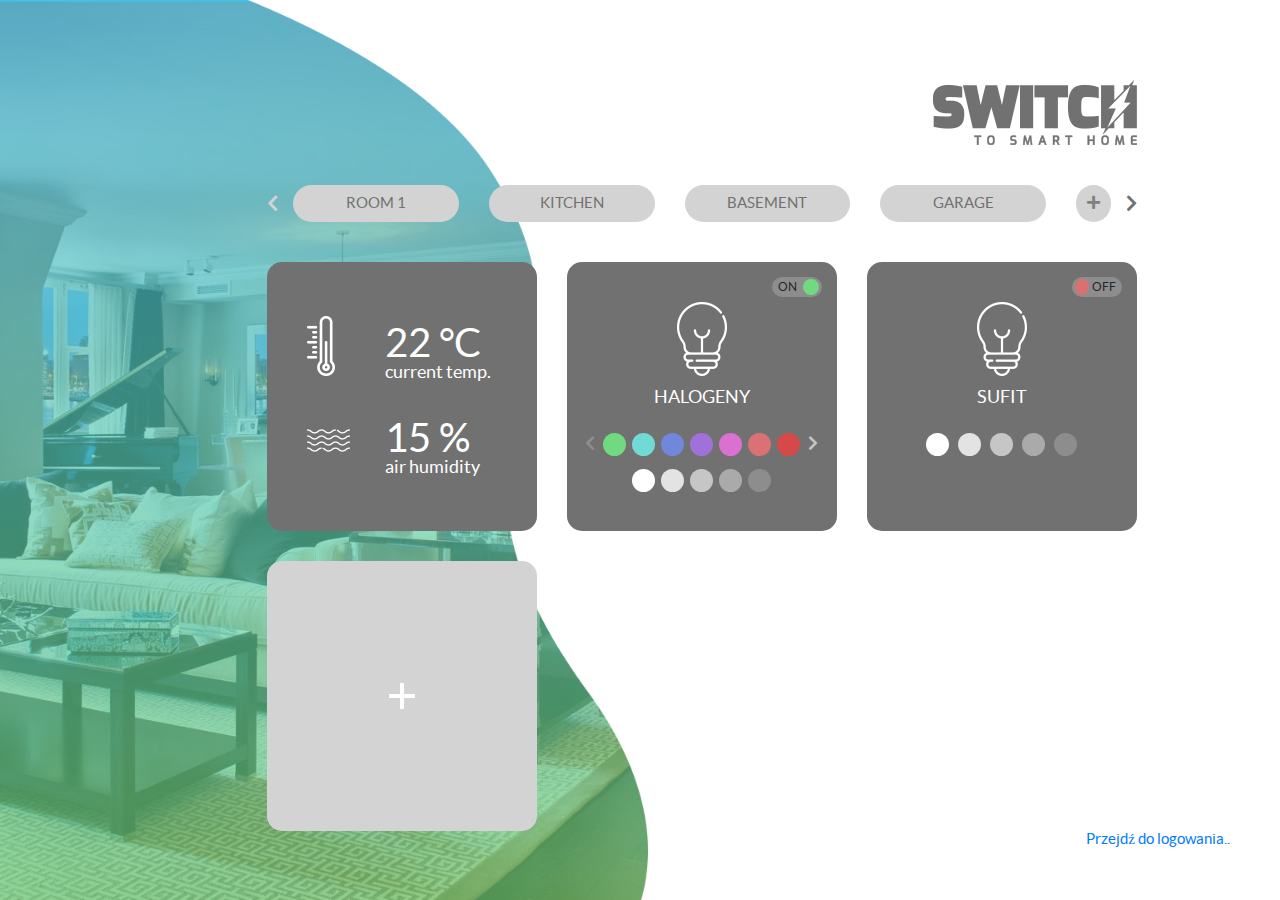
==== index.html @ ae20697f "wip" ====
<!DOCTYPE html>
<html lang="en">
  <head>
    <meta charset="UTF-8" />
    <meta
      name="viewport"
      content="width=device-width, initial-scale=1.0, shrink-to-fit=no"
    />

    <!-- Page description -->
    <meta
      name="description"
      content="Switch to smart house company offers at an affordable price the opportunity to buy software and installation services. They allow, at the stage of building a house, to create a friendly and functional place that can be controlled from anywhere in the world."
    />

    <!-- Bootstrap CSS -->
    <link
      rel="stylesheet"
      href="https://stackpath.bootstrapcdn.com/bootstrap/4.3.1/css/bootstrap.min.css"
      integrity="sha384-ggOyR0iXCbMQv3Xipma34MD+dH/1fQ784/j6cY/iJTQUOhcWr7x9JvoRxT2MZw1T"
      crossorigin="anonymous"
    />

    <!-- Fontawesome icons -->
    <link
      href="https://cdnjs.cloudflare.com/ajax/libs/font-awesome/5.12.1/css/all.min.css"
      rel="stylesheet"
    />

    <link rel="stylesheet" href="./styles/style.css" />
    <link rel="stylesheet" href="./styles/index.css" />
    <title>Switch</title>
  </head>

  <body
    class="d-flex align-items-center justify-content-center position-relative"
  >
    <div class="container d-flex flex-column position-relative">
      <!-- Logo -->
      <a class="d-flex" href="index.html"
        ><img
          class="logo ml-auto"
          src="./assets/images/logo.png"
          alt="Company logo"
      /></a>

      <!-- Navigation bar -->
      <nav class="row">
        <ul
          class="navigation d-flex align-items-center justify-content-between text-center text-uppercase list-unstyled"
        >
          <a class="arrow-left"><i class="fas fa-chevron-left"></i></a>
          <li class="rounded-pill col"><a>Room 1</a></li>
          <li class="rounded-pill col"><a>Kitchen</a></li>
          <li class="rounded-pill col"><a>Basement</a></li>
          <li class="rounded-pill col"><a>Garage</a></li>
          <li id="add-room" class="rounded-circle add-room">
            <a><i class="fas fa-plus"></i></a>
          </li>
          <a class="arrow-right"><i class="fas fa-chevron-right"></i></a>
        </ul>
      </nav>

      <!-- Dashboard  -->
      <div class="dashboard row">
        <!-- 1st box - room status -->
        <div class="col-4">
          <div id="box-1" class="box position-relative">
            <div
              class="box-content d-flex flex-column align-items-center justify-content-around"
            >
              <div
                class="temperature measurements-box d-flex align-items-center justify-content-between"
              >
                <div class="thermometer" aria-hidden="true"></div>
                <div class="data">
                  <span id="temperature">22 &deg;C</span>
                  <p>current temp.</p>
                </div>
              </div>
              <div
                class="humidity measurements-box d-flex align-items-center justify-content-between"
              >
                <div class="river" aria-hidden="true"></div>
                <div class="data">
                  <span id="humidity">15 %</span>
                  <p>air humidity</p>
                </div>
              </div>
            </div>
          </div>
        </div>

        <!-- 2nd box - sufit -->
        <div class="col-4">
          <div id="box-2" class="box position-relative">
            <!-- ON / OFF button -->
            <a
              class="on button rounded-pill d-flex align-items-center justify-content-between"
            >
              <div class="rounded-circle on-off-control"></div>
              <p>ON</p>
            </a>
            <div class="box-content d-flex flex-column align-items-center">
              <img
                class="lightbulb"
                src="assets/images/lightbulb.png"
                alt="lightbulb"
                aria-hidden="true"
              />
              <p class="text-uppercase box-title">Halogeny</p>

              <div class="lights d-flex align-items-center">
                <a class="arrow-left"><i class="fas fa-chevron-left"></i></a>
                <span style="background: #71da80;"></span>
                <span style="background: #71dad4;"></span>
                <span style="background: #7187da;"></span>
                <span style="background: #a071da;"></span>
                <span style="background: #da71d1;"></span>
                <span style="background: #da7176;"></span>
                <span style="background: #d64949;"></span>
                <a class="arrow-right"><i class="fas fa-chevron-right"></i></a>
              </div>

              <div class="lights d-flex align-items-center">
                <span style="background: #fff;"></span>
                <span style="background: #e3e3e3;"></span>
                <span style="background: #c6c6c6;"></span>
                <span style="background: #aaaaaa;"></span>
                <span style="background: #8d8d8d;"></span>
              </div>
            </div>
          </div>
        </div>

        <!-- 3rd box - halogeny -->
        <div class="col-4">
          <div id="box-3" class="box position-relative halogeny">
            <!-- ON / OFF button -->
            <a
              class="off button rounded-pill d-flex align-items-center justify-content-between"
            >
              <div class="rounded-circle on-off-control"></div>
              <p>OFF</p>
            </a>

            <div class="box-content d-flex flex-column align-items-center">
              <img
                class="lightbulb"
                src="assets/images/lightbulb.png"
                alt="lightbulb"
                aria-hidden="true"
              />
              <p class="text-uppercase box-title">Sufit</p>

              <div class="lights">
                <span style="background: #fff;"></span>
                <span style="background: #e3e3e3;"></span>
                <span style="background: #c6c6c6;"></span>
                <span style="background: #aaaaaa;"></span>
                <span style="background: #8d8d8d;"></span>
              </div>
            </div>
          </div>
        </div>

        <!-- 4th box - add device -->
        <div class="col-4">
          <div id="box-4" class="box position-relative add-device">
            <div
              class="box-content d-flex flex-column align-items-center justify-content-center"
            >
              <a><img src="./assets/images/plus.png" /></a>
            </div>
          </div>
        </div>
      </div>
    </div>

    <a href="login.html" style="position: absolute; bottom: 50px; right: 50px;"
      >Przejdź do logowania..</a
    >
  </body>
</html>
---- styles/style.css ----
/* Font definitions */
@font-face {
  font-family: "latobold";
  src: url("../assets/fonts/lato-bold-webfont.woff2") format("woff2"),
    url("../assets/fonts/lato-bold-webfont.woff") format("woff");
  font-weight: normal;
  font-style: normal;
}

@font-face {
  font-family: "latoregular";
  src: url("../assets/fonts/lato-regular-webfont.woff2") format("woff2"),
    url("../assets/fonts/lato-regular-webfont.woff") format("woff");
  font-weight: normal;
  font-style: normal;
}

/* General styles */
body {
  font-family: "latoregular";
  font-size: 15px;
}

img {
  max-width: 100%;
  height: auto;
  max-height: 100%;
}

p {
  margin-bottom: 0 !important;
}

/* Logo */
.logo {
  max-width: 100%;
  height: auto;
  margin-top: 80px;
}
---- styles/index.css ----
/* ---- Page background image ---- */
body {
  background: url("../assets/images/side-image.png") left/contain no-repeat;
  z-index: -2;
}

.container {
  height: 100vh;
  max-width: 900px;
  margin-right: 10%;
}

/* ---- Navigation bar ----*/
.navigation {
  width: 100%;
  margin: 40px 0;
  padding-left: 0;
}

.navigation .fa-chevron-right,
.navigation .fa-chevron-left {
  font-size: 18px;
  cursor: pointer;
  padding: 7px 15px;
}

.navigation .fa-chevron-left {
  color: #d3d3d3;
}

.navigation .fa-chevron-right {
  color: #717171;
}

/* nav buttons */
.navigation > li {
  background: #d3d3d3;
  margin-right: 30px;
  padding: 7px 0;
  color: #717171;
  cursor: pointer;
}

.navigation > li:hover {
  color: black;
}

.add-room {
  margin-right: 0 !important;
}

.add-room i {
  padding: 0 11px;
  color: gray;
}

/* --- Dashboard --- */
.box {
  background-color: #717171;
  margin-bottom: 30px;
  border-radius: 15px;
}

/* for responsive squares */
.box:after {
  content: "";
  display: block;
  padding-bottom: 100%;
}

.box-content {
  position: absolute;
  width: 100%;
  height: 100%;
  color: white;
}

/* last box - lighter shade */
.col-4:last-of-type > .box {
  background: #d3d3d3;
}

/* 1st box - room status */
#box-1 > * {
  padding: 40px;
}

.measurements-box {
  width: 100%;
}

.data {
  width: 70%;
  margin-left: 30px;
}

.measurements-box span {
  display: block;
  width: 100%;
  font-size: 40px;
}

.measurements-box p {
  font-size: 18px;
  margin-top: -15px;
}

.river,
.thermometer {
  width: 30%;
}
.thermometer:before {
  content: url("../assets/images/thermometer.png");
}

.river:before {
  content: url("../assets/images/river.png");
}

/* Sufit - 2nd box */
.lightbulb {
  margin-top: 15%;
  max-width: 100%;
}

.box-title {
  font-size: 18px;
  padding: 7px 0 20px 0;
}

.lights {
  margin-bottom: 7px;
  max-width: 100%;
}

.lights .fa-chevron-left {
  color: #8e8e8e;
  margin-right: 5px;
  font-size: 16px;
  cursor: pointer;
}

.lights .fa-chevron-right {
  color: #c5c5c5;
  margin-left: 5px;
  font-size: 16px;
  cursor: pointer;
}

.lights span {
  display: inline-block;
  width: 23px;
  height: 23px;
  border-radius: 100%;
  margin: 3px;
  cursor: pointer;
}

/* ON / OFF buttons */
.on,
.off {
  position: absolute;
  top: 15px;
  right: 15px;
  width: 50px;
  background: #8d8d8d;
  color: black;
  font-size: 12px;
  padding: 1px 3px;
  z-index: 2;
  cursor: pointer;
}

.on p,
.off p {
  padding: 0 3px;
}

.on-off-control {
  width: 16px;
  height: 16px;
}

.on .on-off-control {
  background-color: #71da80;
  order: 2;
}

.off .on-off-control {
  background-color: #da7171;
}

@media all and (-ms-high-contrast: none), (-ms-high-contrast: active) {
  /* IE10+ CSS styles  */
  .container {
    margin-left: 750px;
    margin-right: 0;
  }
}
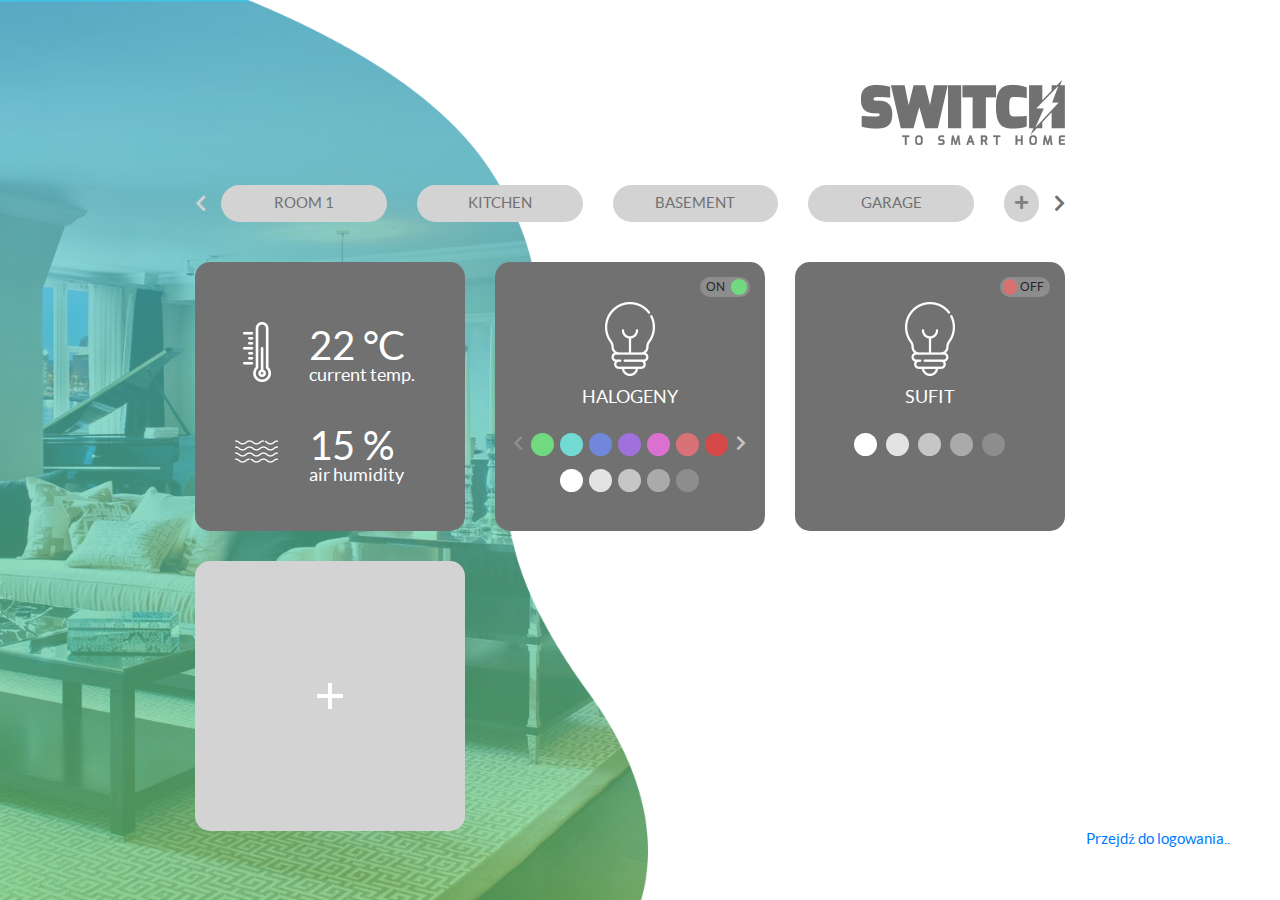
==== commit 1b9b6d1a: "added low-resolution desktop styles" ====
--- a/index.html
+++ b/index.html
@@ -32,153 +32,157 @@
     <title>Switch</title>
   </head>
 
-  <body
-    class="d-flex align-items-center justify-content-center position-relative"
-  >
-    <div class="container d-flex flex-column position-relative">
-      <!-- Logo -->
-      <a class="d-flex" href="index.html"
-        ><img
-          class="logo ml-auto"
-          src="./assets/images/logo.png"
-          alt="Company logo"
-      /></a>
+  <body>
+    <div class="wrapper d-flex align-items-center justify-content-end">
+      <div class="container d-flex flex-column position-relative">
+        <!-- Logo -->
+        <a class="d-flex" href="index.html"
+          ><img
+            class="logo ml-auto"
+            src="./assets/images/logo.png"
+            alt="Company logo"
+        /></a>
 
-      <!-- Navigation bar -->
-      <nav class="row">
-        <ul
-          class="navigation d-flex align-items-center justify-content-between text-center text-uppercase list-unstyled"
-        >
-          <a class="arrow-left"><i class="fas fa-chevron-left"></i></a>
-          <li class="rounded-pill col"><a>Room 1</a></li>
-          <li class="rounded-pill col"><a>Kitchen</a></li>
-          <li class="rounded-pill col"><a>Basement</a></li>
-          <li class="rounded-pill col"><a>Garage</a></li>
-          <li id="add-room" class="rounded-circle add-room">
-            <a><i class="fas fa-plus"></i></a>
-          </li>
-          <a class="arrow-right"><i class="fas fa-chevron-right"></i></a>
-        </ul>
-      </nav>
+        <!-- Navigation bar -->
+        <nav class="row">
+          <ul
+            class="navigation d-flex align-items-center justify-content-between text-center text-uppercase list-unstyled"
+          >
+            <a class="arrow-left"><i class="fas fa-chevron-left"></i></a>
+            <li class="rounded-pill col"><a>Room 1</a></li>
+            <li class="rounded-pill col"><a>Kitchen</a></li>
+            <li class="rounded-pill col"><a>Basement</a></li>
+            <li class="rounded-pill col"><a>Garage</a></li>
+            <li id="add-room" class="rounded-circle add-room">
+              <a><i class="fas fa-plus"></i></a>
+            </li>
+            <a class="arrow-right"><i class="fas fa-chevron-right"></i></a>
+          </ul>
+        </nav>
 
-      <!-- Dashboard  -->
-      <div class="dashboard row">
-        <!-- 1st box - room status -->
-        <div class="col-4">
-          <div id="box-1" class="box position-relative">
-            <div
-              class="box-content d-flex flex-column align-items-center justify-content-around"
-            >
+        <!-- Dashboard  -->
+        <div class="dashboard row">
+          <!-- 1st box - room status -->
+          <div class="col-4">
+            <div id="box-1" class="box position-relative">
               <div
-                class="temperature measurements-box d-flex align-items-center justify-content-between"
+                class="box-content d-flex flex-column align-items-center justify-content-around"
               >
-                <div class="thermometer" aria-hidden="true"></div>
-                <div class="data">
-                  <span id="temperature">22 &deg;C</span>
-                  <p>current temp.</p>
+                <div
+                  class="temperature measurements-box d-flex align-items-center justify-content-between"
+                >
+                  <div class="thermometer" aria-hidden="true"></div>
+                  <div class="data">
+                    <span id="temperature" class="d-block">22 &deg;C</span>
+                    <p>current temp.</p>
+                  </div>
                 </div>
-              </div>
-              <div
-                class="humidity measurements-box d-flex align-items-center justify-content-between"
-              >
-                <div class="river" aria-hidden="true"></div>
-                <div class="data">
-                  <span id="humidity">15 %</span>
-                  <p>air humidity</p>
+                <div
+                  class="humidity measurements-box d-flex align-items-center justify-content-between"
+                >
+                  <div class="river" aria-hidden="true"></div>
+                  <div class="data">
+                    <span id="humidity" class="d-block">15 %</span>
+                    <p>air humidity</p>
+                  </div>
                 </div>
               </div>
             </div>
           </div>
-        </div>
 
-        <!-- 2nd box - sufit -->
-        <div class="col-4">
-          <div id="box-2" class="box position-relative">
-            <!-- ON / OFF button -->
-            <a
-              class="on button rounded-pill d-flex align-items-center justify-content-between"
-            >
-              <div class="rounded-circle on-off-control"></div>
-              <p>ON</p>
-            </a>
-            <div class="box-content d-flex flex-column align-items-center">
-              <img
-                class="lightbulb"
-                src="assets/images/lightbulb.png"
-                alt="lightbulb"
-                aria-hidden="true"
-              />
-              <p class="text-uppercase box-title">Halogeny</p>
+          <!-- 2nd box - sufit -->
+          <div class="col-4">
+            <div id="box-2" class="box position-relative">
+              <!-- ON / OFF button -->
+              <a
+                class="on button rounded-pill d-flex align-items-center justify-content-between position-absolute"
+              >
+                <div class="rounded-circle on-off-control"></div>
+                <p>ON</p>
+              </a>
+              <div class="box-content d-flex flex-column align-items-center">
+                <img
+                  class="lightbulb"
+                  src="assets/images/lightbulb.png"
+                  alt="lightbulb"
+                  aria-hidden="true"
+                />
+                <p class="text-uppercase box-title">Halogeny</p>
 
-              <div class="lights d-flex align-items-center">
-                <a class="arrow-left"><i class="fas fa-chevron-left"></i></a>
-                <span style="background: #71da80;"></span>
-                <span style="background: #71dad4;"></span>
-                <span style="background: #7187da;"></span>
-                <span style="background: #a071da;"></span>
-                <span style="background: #da71d1;"></span>
-                <span style="background: #da7176;"></span>
-                <span style="background: #d64949;"></span>
-                <a class="arrow-right"><i class="fas fa-chevron-right"></i></a>
+                <div class="lights d-flex align-items-center">
+                  <a class="arrow-left"><i class="fas fa-chevron-left"></i></a>
+                  <span style="background: #71da80;"></span>
+                  <span style="background: #71dad4;"></span>
+                  <span style="background: #7187da;"></span>
+                  <span style="background: #a071da;"></span>
+                  <span style="background: #da71d1;"></span>
+                  <span style="background: #da7176;"></span>
+                  <span style="background: #d64949;"></span>
+                  <a class="arrow-right"
+                    ><i class="fas fa-chevron-right"></i
+                  ></a>
+                </div>
+
+                <div class="lights d-flex align-items-center">
+                  <span style="background: #fff;"></span>
+                  <span style="background: #e3e3e3;"></span>
+                  <span style="background: #c6c6c6;"></span>
+                  <span style="background: #aaaaaa;"></span>
+                  <span style="background: #8d8d8d;"></span>
+                </div>
               </div>
+            </div>
+          </div>
 
-              <div class="lights d-flex align-items-center">
-                <span style="background: #fff;"></span>
-                <span style="background: #e3e3e3;"></span>
-                <span style="background: #c6c6c6;"></span>
-                <span style="background: #aaaaaa;"></span>
-                <span style="background: #8d8d8d;"></span>
+          <!-- 3rd box - halogeny -->
+          <div class="col-4">
+            <div id="box-3" class="box position-relative halogeny">
+              <!-- ON / OFF button -->
+              <a
+                class="off button rounded-pill d-flex align-items-center justify-content-between position-absolute"
+              >
+                <div class="rounded-circle on-off-control"></div>
+                <p>OFF</p>
+              </a>
+
+              <div class="box-content d-flex flex-column align-items-center">
+                <img
+                  class="lightbulb"
+                  src="assets/images/lightbulb.png"
+                  alt="lightbulb"
+                  aria-hidden="true"
+                />
+                <p class="text-uppercase box-title">Sufit</p>
+
+                <div class="lights">
+                  <span style="background: #fff;"></span>
+                  <span style="background: #e3e3e3;"></span>
+                  <span style="background: #c6c6c6;"></span>
+                  <span style="background: #aaaaaa;"></span>
+                  <span style="background: #8d8d8d;"></span>
+                </div>
+              </div>
+            </div>
+          </div>
+
+          <!-- 4th box - add device -->
+          <div class="col-4">
+            <div id="box-4" class="box position-relative add-device">
+              <div
+                class="box-content d-flex flex-column align-items-center justify-content-center"
+              >
+                <a><img src="./assets/images/plus.png" /></a>
               </div>
             </div>
           </div>
         </div>
+      </div>
 
-        <!-- 3rd box - halogeny -->
-        <div class="col-4">
-          <div id="box-3" class="box position-relative halogeny">
-            <!-- ON / OFF button -->
-            <a
-              class="off button rounded-pill d-flex align-items-center justify-content-between"
-            >
-              <div class="rounded-circle on-off-control"></div>
-              <p>OFF</p>
-            </a>
-
-            <div class="box-content d-flex flex-column align-items-center">
-              <img
-                class="lightbulb"
-                src="assets/images/lightbulb.png"
-                alt="lightbulb"
-                aria-hidden="true"
-              />
-              <p class="text-uppercase box-title">Sufit</p>
-
-              <div class="lights">
-                <span style="background: #fff;"></span>
-                <span style="background: #e3e3e3;"></span>
-                <span style="background: #c6c6c6;"></span>
-                <span style="background: #aaaaaa;"></span>
-                <span style="background: #8d8d8d;"></span>
-              </div>
-            </div>
-          </div>
-        </div>
-
-        <!-- 4th box - add device -->
-        <div class="col-4">
-          <div id="box-4" class="box position-relative add-device">
-            <div
-              class="box-content d-flex flex-column align-items-center justify-content-center"
-            >
-              <a><img src="./assets/images/plus.png" /></a>
-            </div>
-          </div>
-        </div>
-      </div>
+      <a
+        href="login.html"
+        style="position: absolute; bottom: 50px; right: 50px; z-index: 3000;"
+        >Przejdź do logowania..</a
+      >
     </div>
-
-    <a href="login.html" style="position: absolute; bottom: 50px; right: 50px;"
-      >Przejdź do logowania..</a
-    >
   </body>
 </html>
--- a/styles/style.css
+++ b/styles/style.css
@@ -30,10 +30,3 @@
 p {
   margin-bottom: 0 !important;
 }
-
-/* Logo */
-.logo {
-  max-width: 100%;
-  height: auto;
-  margin-top: 80px;
-}
--- a/styles/index.css
+++ b/styles/index.css
@@ -1,5 +1,5 @@
 /* ---- Page background image ---- */
-body {
+.wrapper {
   background: url("../assets/images/side-image.png") left/contain no-repeat;
   z-index: -2;
 }
@@ -7,10 +7,18 @@
 .container {
   height: 100vh;
   max-width: 900px;
-  margin-right: 10%;
-}
-
-/* ---- Navigation bar ----*/
+  margin: 0;
+  margin-right: 200px;
+}
+
+/* --- Logo --- */
+.logo {
+  max-width: 100%;
+  height: auto;
+  margin-top: 80px;
+}
+
+/* ---- Navigation ---- */
 .navigation {
   width: 100%;
   margin: 40px 0;
@@ -32,7 +40,6 @@
   color: #717171;
 }
 
-/* nav buttons */
 .navigation > li {
   background: #d3d3d3;
   margin-right: 30px;
@@ -95,7 +102,6 @@
 }
 
 .measurements-box span {
-  display: block;
   width: 100%;
   font-size: 40px;
 }
@@ -107,20 +113,29 @@
 
 .river,
 .thermometer {
-  width: 30%;
-}
+  width: 50px;
+  height: 100px;
+}
+
 .thermometer:before {
-  content: url("../assets/images/thermometer.png");
+  content: "";
+  display: block;
+  background: url("../assets/images/thermometer.png") no-repeat center;
+  width: 100%;
+  height: 100%;
 }
 
 .river:before {
-  content: url("../assets/images/river.png");
-}
-
-/* Sufit - 2nd box */
+  content: "";
+  display: block;
+  background: url("../assets/images/river.png") no-repeat center;
+  width: 100%;
+  height: 100%;
+}
+
+/* 2nd box - sufit */
 .lightbulb {
   margin-top: 15%;
-  max-width: 100%;
 }
 
 .box-title {
@@ -130,21 +145,22 @@
 
 .lights {
   margin-bottom: 7px;
-  max-width: 100%;
+  /* max-width: 100%; */
+}
+
+.lights .fas {
+  font-size: 16px;
+  cursor: pointer;
 }
 
 .lights .fa-chevron-left {
   color: #8e8e8e;
   margin-right: 5px;
-  font-size: 16px;
-  cursor: pointer;
 }
 
 .lights .fa-chevron-right {
   color: #c5c5c5;
   margin-left: 5px;
-  font-size: 16px;
-  cursor: pointer;
 }
 
 .lights span {
@@ -159,7 +175,6 @@
 /* ON / OFF buttons */
 .on,
 .off {
-  position: absolute;
   top: 15px;
   right: 15px;
   width: 50px;
@@ -197,3 +212,77 @@
     margin-right: 0;
   }
 }
+
+/* For low-resolution desktops */
+@media screen and (max-width: 1050px) {
+  .container {
+    margin-right: 50px;
+    max-width: 700px;
+  }
+
+  #box-1 > * {
+    padding: 20px;
+  }
+
+  .measurements-box span {
+    width: 100%;
+    font-size: 25px;
+  }
+
+  .measurements-box p {
+    font-size: 14px;
+    margin-top: 0;
+  }
+
+  .river,
+  .thermometer {
+    height: 100%;
+  }
+
+  .thermometer:before,
+  .river:before {
+    transform: scale(0.7);
+  }
+
+  .data {
+    width: initial;
+    margin-left: 0;
+  }
+
+  .river + .data {
+    margin-right: 10px;
+  }
+
+  .lightbulb {
+    height: 50px;
+  }
+
+  .box-title {
+    font-size: 14px;
+    padding-bottom: 7px;
+  }
+
+  .lights {
+    margin-bottom: 4px;
+  }
+
+  .lights span {
+    width: 15px;
+    height: 15px;
+    margin: 2px;
+  }
+
+  .on,
+  .off {
+    top: 10px;
+    right: 10px;
+    width: 40px;
+    font-size: 8px;
+    padding: 1px 3px;
+  }
+
+  .on-off-control {
+    width: 10px;
+    height: 10px;
+  }
+}
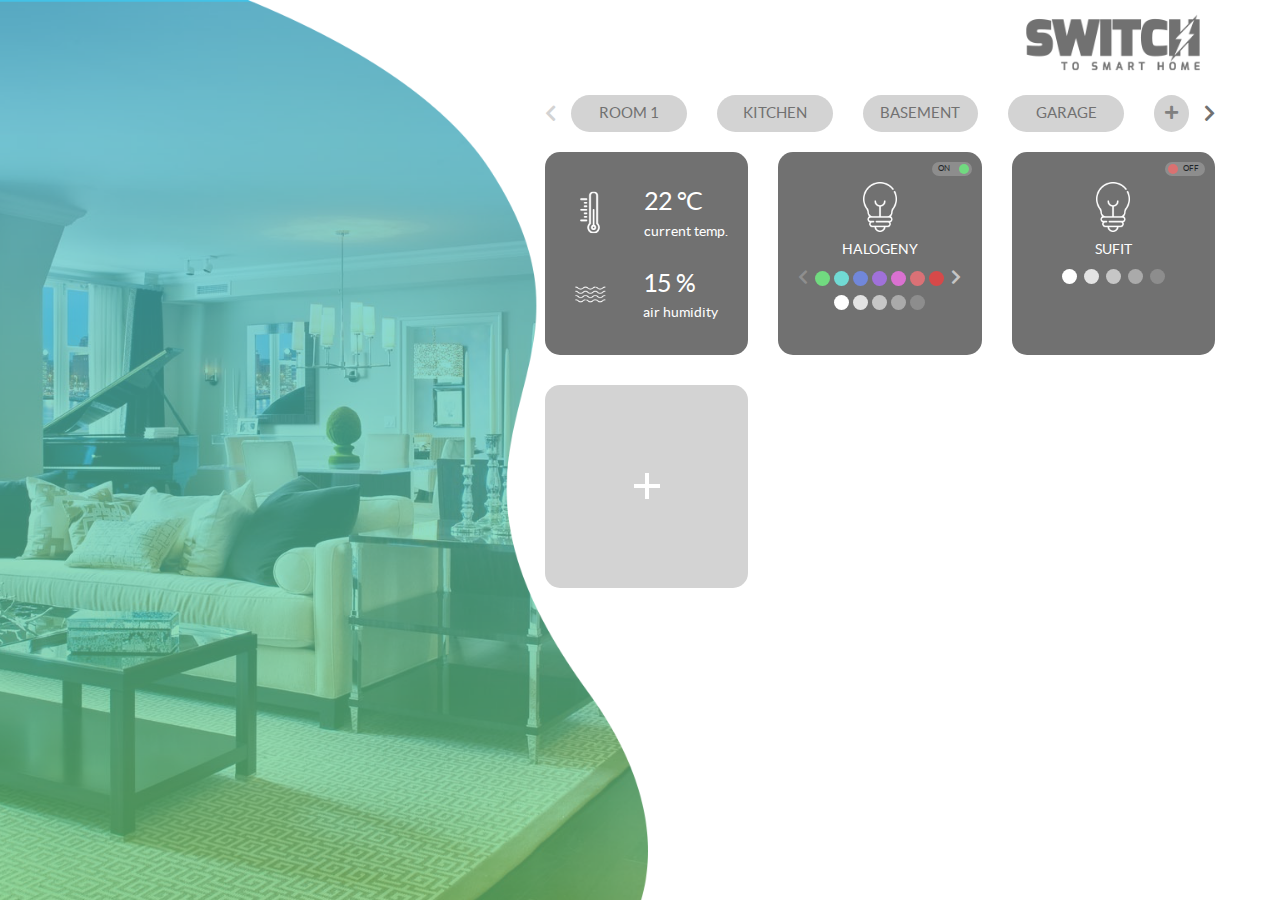
==== commit b82a799c: "FINISHED!" ====
--- a/index.html
+++ b/index.html
@@ -36,12 +36,13 @@
     <div class="wrapper d-flex align-items-center justify-content-end">
       <div class="container d-flex flex-column position-relative">
         <!-- Logo -->
-        <a class="d-flex" href="index.html"
-          ><img
+        <a class="d-flex" href="index.html">
+          <img
             class="logo ml-auto"
             src="./assets/images/logo.png"
             alt="Company logo"
-        /></a>
+          />
+        </a>
 
         <!-- Navigation bar -->
         <nav class="row">
@@ -118,9 +119,9 @@
                   <span style="background: #da71d1;"></span>
                   <span style="background: #da7176;"></span>
                   <span style="background: #d64949;"></span>
-                  <a class="arrow-right"
-                    ><i class="fas fa-chevron-right"></i
-                  ></a>
+                  <a class="arrow-right">
+                    <i class="fas fa-chevron-right"></i>
+                  </a>
                 </div>
 
                 <div class="lights d-flex align-items-center">
@@ -177,12 +178,6 @@
           </div>
         </div>
       </div>
-
-      <a
-        href="login.html"
-        style="position: absolute; bottom: 50px; right: 50px; z-index: 3000;"
-        >Przejdź do logowania..</a
-      >
     </div>
   </body>
 </html>
--- a/styles/index.css
+++ b/styles/index.css
@@ -145,7 +145,6 @@
 
 .lights {
   margin-bottom: 7px;
-  /* max-width: 100%; */
 }
 
 .lights .fas {
@@ -214,10 +213,23 @@
 }
 
 /* For low-resolution desktops */
-@media screen and (max-width: 1050px) {
+@media screen and (max-width: 1400px) {
+  .wrapper {
+    background-attachment: fixed;
+  }
+
   .container {
     margin-right: 50px;
     max-width: 700px;
+  }
+
+  .logo {
+    transform: scale(0.85);
+    margin-top: 10px;
+  }
+
+  .navigation {
+    margin: 20px 0;
   }
 
   #box-1 > * {
